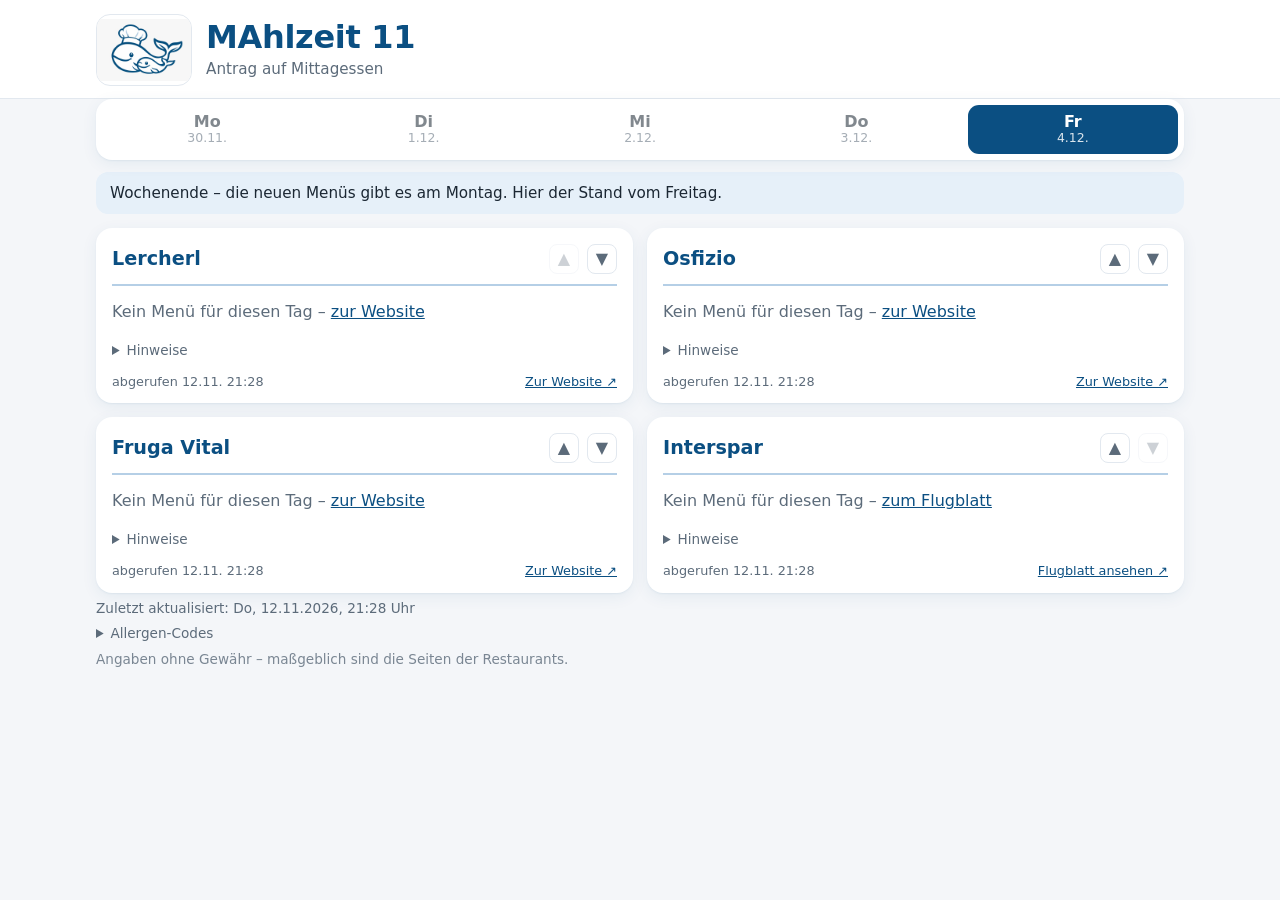
==== site/index.html @ 38a85652 "MAhlzeit 11: Mittagsmenü-Aggregator - Python-Scraper für Lercherl, Osfizio, Fruga Vital und Interspa" ====
<!DOCTYPE html>
<html lang="de-AT">
<head>
  <meta charset="utf-8">
  <meta name="viewport" content="width=device-width, initial-scale=1, viewport-fit=cover">
  <title>MAhlzeit 11 – Antrag auf Mittagessen</title>
  <meta name="description" content="Die Mittagsmenüs von Lercherl, Osfizio, Fruga Vital und Interspar auf einen Blick.">
  <meta name="color-scheme" content="light dark">
  <meta name="theme-color" content="#0B4F82" media="(prefers-color-scheme: light)">
  <meta name="theme-color" content="#0e1a26" media="(prefers-color-scheme: dark)">
  <meta name="referrer" content="no-referrer">
  <link rel="icon" href="favicon.ico" sizes="any">
  <link rel="icon" type="image/png" sizes="32x32" href="img/favicon-32.png">
  <link rel="apple-touch-icon" href="img/apple-touch-icon.png">
  <link rel="manifest" href="manifest.webmanifest">
  <link rel="stylesheet" href="css/style.css">
  <script src="js/app.js" defer></script>
</head>
<body>
  <header class="site-header">
    <div class="wrap header-inner">
      <span class="logo-badge"><img src="img/logo.jpg" alt="" width="480" height="320"></span>
      <div>
        <h1 class="title">MAhlzeit 11</h1>
        <p class="subtitle">Antrag auf Mittagessen</p>
      </div>
    </div>
  </header>

  <main class="wrap">
    <nav class="week-nav" aria-label="Woche" hidden>
      <button type="button" class="week-btn" data-dir="-1" aria-label="Vorige Woche">‹</button>
      <span class="week-label" aria-live="polite"></span>
      <button type="button" class="week-btn" data-dir="1" aria-label="Nächste Woche">›</button>
    </nav>
    <div class="day-tabs" role="tablist" aria-label="Wochentag"></div>
    <p class="hint" role="status" hidden></p>
    <section class="cards" aria-live="polite">
      <p class="loading">Menüs werden geladen …</p>
    </section>
  </main>

  <footer class="site-footer wrap">
    <p class="updated"></p>
    <details class="legend">
      <summary>Allergen-Codes</summary>
      <p>A Gluten · B Krebstiere · C Ei · D Fisch · E Erdnuss · F Soja · G Milch/Laktose ·
        H Schalenfrüchte · L Sellerie · M Senf · N Sesam · O Sulfite · P Lupinen · R Weichtiere</p>
    </details>
    <p class="fineprint">Angaben ohne Gewähr – maßgeblich sind die Seiten der Restaurants.</p>
  </footer>
  <noscript><p class="wrap">Diese Seite braucht JavaScript, um die Menüs anzuzeigen.</p></noscript>
</body>
</html>
---- site/css/style.css ----
/* MAhlzeit 11 – mobile-first, System-Fonts, Farben aus dem Logo */
:root {
  --primary: #0b4f82;
  --primary-strong: #083c63;
  --accent: #b5cfe6;
  --accent-soft: #e6f0f9;
  --bg: #f4f6f9;
  --card: #ffffff;
  --text: #1b2733;
  --muted: #5c6b7a;
  --line: #e2e8ef;
  --warn-bg: #fff6e0;
  --warn-text: #7a5300;
  --veg: #2f7d4f;
  --veg-bg: #e5f4ea;
  --radius: 16px;
  --shadow: 0 1px 2px rgba(11, 79, 130, .06), 0 4px 16px rgba(11, 79, 130, .07);
  --font: system-ui, -apple-system, "Segoe UI", Roboto, "Helvetica Neue", Arial, sans-serif;
}

@media (prefers-color-scheme: dark) {
  :root {
    --primary: #8fbde6;
    --primary-strong: #b5cfe6;
    --accent: #2b4b68;
    --accent-soft: #1a2c3d;
    --bg: #0e1a26;
    --card: #152434;
    --text: #e4edf5;
    --muted: #9aaebf;
    --line: #243a50;
    --warn-bg: #3a2f14;
    --warn-text: #f3d48a;
    --veg: #8fd3a8;
    --veg-bg: #1d3a2a;
    --shadow: 0 1px 2px rgba(0, 0, 0, .3), 0 4px 16px rgba(0, 0, 0, .25);
  }
}

*, *::before, *::after { box-sizing: border-box; }

html { -webkit-text-size-adjust: 100%; }

body {
  margin: 0;
  font-family: var(--font);
  font-size: 1rem;
  line-height: 1.45;
  color: var(--text);
  background: var(--bg);
}

a { color: var(--primary); }
a:hover { color: var(--primary-strong); }
:focus-visible { outline: 3px solid var(--accent); outline-offset: 2px; border-radius: 6px; }

.wrap {
  width: 100%;
  max-width: 1120px;
  margin: 0 auto;
  padding: 0 16px;
}

/* ---------- Header ---------- */
.site-header {
  background: var(--card);
  border-bottom: 1px solid var(--line);
  padding: 14px 0 12px;
  padding-top: max(14px, env(safe-area-inset-top));
}
.header-inner { display: flex; align-items: center; gap: 14px; }
.logo-badge {
  flex: none;
  width: 72px;
  height: 56px;
  border-radius: 14px;
  background: #fff;
  border: 1px solid var(--line);
  display: grid;
  place-items: center;
  overflow: hidden;
}
.logo-badge img { width: 100%; height: auto; display: block; }
.title {
  margin: 0;
  font-size: 1.6rem;
  line-height: 1.1;
  letter-spacing: -.01em;
  color: var(--primary);
  font-weight: 800;
}
.subtitle { margin: 2px 0 0; color: var(--muted); font-size: .95rem; }

/* ---------- Woche + Tabs ---------- */
main { padding-top: 16px; padding-bottom: 24px; }

.week-nav {
  display: flex;
  align-items: center;
  justify-content: center;
  gap: 8px;
  margin-bottom: 10px;
}
.week-nav[hidden] { display: none; }
.week-label { font-weight: 600; color: var(--muted); min-width: 12ch; text-align: center; }
.week-btn {
  font: inherit;
  font-size: 1.3rem;
  line-height: 1;
  width: 36px;
  height: 36px;
  border-radius: 50%;
  border: 1px solid var(--line);
  background: var(--card);
  color: var(--primary);
  cursor: pointer;
}
.week-btn:disabled { opacity: .35; cursor: default; }

.day-tabs {
  display: grid;
  grid-template-columns: repeat(5, 1fr);
  gap: 6px;
  background: var(--card);
  padding: 6px;
  border-radius: var(--radius);
  box-shadow: var(--shadow);
  position: sticky;
  top: 8px;
  z-index: 5;
}
.day-tab {
  font: inherit;
  border: 0;
  border-radius: 11px;
  padding: 8px 4px;
  background: transparent;
  color: var(--text);
  cursor: pointer;
  display: flex;
  flex-direction: column;
  align-items: center;
  line-height: 1.15;
}
.day-tab .wd { font-weight: 700; }
.day-tab .dt { font-size: .78rem; color: var(--muted); }
.day-tab:hover { background: var(--accent-soft); }
.day-tab.no-data:not([aria-selected="true"]) { opacity: .55; }
.day-tab[aria-selected="true"] { background: var(--primary); color: #fff; }
.day-tab[aria-selected="true"] .dt { color: rgba(255, 255, 255, .85); }
@media (prefers-color-scheme: dark) {
  .day-tab[aria-selected="true"] { color: #0e1a26; }
  .day-tab[aria-selected="true"] .dt { color: rgba(14, 26, 38, .8); }
}
.day-tab.is-today .wd::after {
  content: "";
  display: inline-block;
  width: 6px;
  height: 6px;
  margin-left: 4px;
  vertical-align: middle;
  border-radius: 50%;
  background: currentColor;
  opacity: .7;
}

.hint {
  margin: 12px 0 0;
  padding: 10px 14px;
  border-radius: 12px;
  background: var(--accent-soft);
  color: var(--text);
  font-size: .95rem;
}

/* ---------- Karten ---------- */
.cards {
  display: grid;
  grid-template-columns: 1fr;
  gap: 14px;
  margin-top: 14px;
}
@media (min-width: 720px) { .cards { grid-template-columns: repeat(2, 1fr); } }

.loading, .error-box { color: var(--muted); text-align: center; padding: 24px 0; }

.card {
  background: var(--card);
  border-radius: var(--radius);
  box-shadow: var(--shadow);
  padding: 16px 16px 12px;
  display: flex;
  flex-direction: column;
  min-width: 0;
}
.card-head {
  display: flex;
  align-items: center;
  gap: 8px;
  padding-bottom: 10px;
  border-bottom: 2px solid var(--accent);
}
.card-title { margin: 0; font-size: 1.2rem; color: var(--primary); flex: 1; min-width: 0; }
.card-title a { color: inherit; text-decoration: none; }
.card-title a:hover { text-decoration: underline; }

.move-btn {
  font: inherit;
  width: 30px;
  height: 30px;
  border-radius: 8px;
  border: 1px solid var(--line);
  background: transparent;
  color: var(--muted);
  cursor: pointer;
  line-height: 1;
}
.move-btn:hover:not(:disabled) { background: var(--accent-soft); color: var(--primary); }
.move-btn:disabled { opacity: .3; cursor: default; }

.stale {
  margin: 10px 0 0;
  padding: 6px 10px;
  border-radius: 8px;
  background: var(--warn-bg);
  color: var(--warn-text);
  font-size: .82rem;
}

.items { list-style: none; margin: 0; padding: 0; }
.item {
  display: grid;
  grid-template-columns: 1fr auto;
  gap: 2px 12px;
  padding: 12px 0;
  border-bottom: 1px solid var(--line);
}
.item:last-child { border-bottom: 0; }
.item-label {
  grid-column: 1 / -1;
  font-size: .72rem;
  font-weight: 700;
  letter-spacing: .04em;
  text-transform: uppercase;
  color: var(--muted);
}
.item-name { font-weight: 600; overflow-wrap: anywhere; }
.item-price { font-weight: 700; color: var(--primary); white-space: nowrap; font-variant-numeric: tabular-nums; }
.item-meta { grid-column: 1 / -1; font-size: .85rem; color: var(--muted); }
.item-allergens { font-size: .75rem; color: var(--muted); opacity: .85; }
.badge {
  display: inline-block;
  margin-left: 6px;
  padding: 1px 7px;
  border-radius: 999px;
  font-size: .7rem;
  font-weight: 700;
  vertical-align: 2px;
  background: var(--veg-bg);
  color: var(--veg);
}

.empty { margin: 14px 0 6px; color: var(--muted); }
.flyer { display: block; margin-top: 10px; }
.flyer img {
  width: 100%;
  max-height: 340px;
  object-fit: contain;
  background: #fff;
  border-radius: 10px;
  border: 1px solid var(--line);
}

.notes { margin-top: 8px; font-size: .85rem; color: var(--muted); }
.notes summary { cursor: pointer; padding: 4px 0; }
.notes ul { margin: 4px 0 0; padding-left: 18px; }

.card-foot {
  margin-top: auto;
  padding-top: 8px;
  font-size: .8rem;
  color: var(--muted);
  display: flex;
  justify-content: space-between;
  gap: 8px;
  flex-wrap: wrap;
}

/* ---------- Footer ---------- */
.site-footer { padding-bottom: max(24px, env(safe-area-inset-bottom)); color: var(--muted); font-size: .85rem; }
.site-footer p { margin: 6px 0; }
.legend summary { cursor: pointer; }
.fineprint { opacity: .8; }

@media (min-width: 720px) {
  .title { font-size: 2rem; }
  .logo-badge { width: 96px; height: 72px; }
}

@media (prefers-reduced-motion: no-preference) {
  .day-tab, .move-btn, .week-btn { transition: background-color .15s, color .15s; }
}
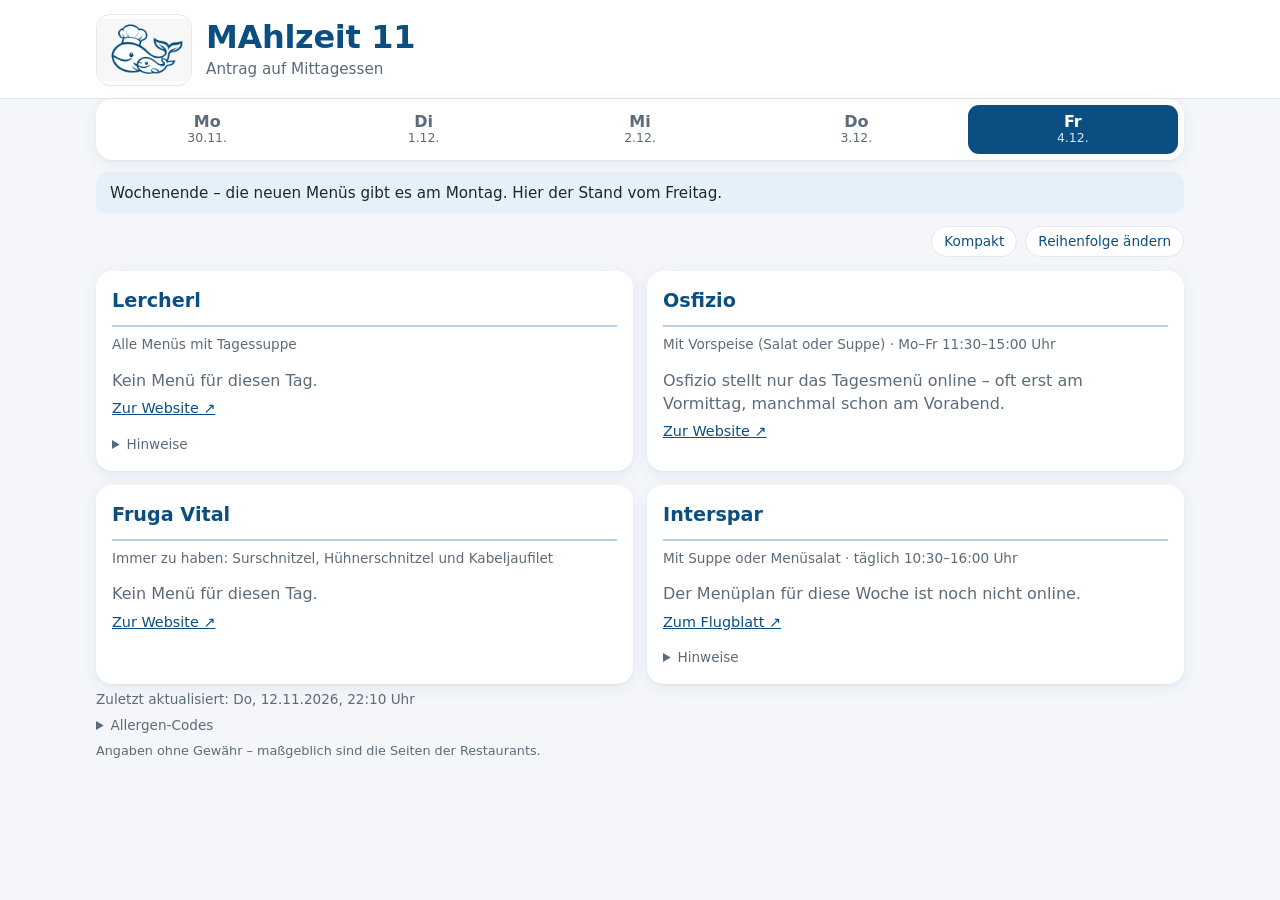
==== commit cde8b6ad: "UI/UX überarbeitet: ruhigere Karten, bessere Leerzustände - Generische Labels ("Menü 1", "Gericht 2"" ====
--- a/site/index.html
+++ b/site/index.html
@@ -35,6 +35,10 @@
     </nav>
     <div class="day-tabs" role="tablist" aria-label="Wochentag"></div>
     <p class="hint" role="status" hidden></p>
+    <div class="toolbar">
+      <button type="button" class="tool-btn" data-action="compact" aria-pressed="false">Kompakt</button>
+      <button type="button" class="tool-btn" data-action="reorder" aria-pressed="false">Reihenfolge ändern</button>
+    </div>
     <section class="cards" aria-live="polite">
       <p class="loading">Menüs werden geladen …</p>
     </section>
--- a/site/css/style.css
+++ b/site/css/style.css
@@ -145,7 +145,7 @@
 .day-tab .wd { font-weight: 700; }
 .day-tab .dt { font-size: .78rem; color: var(--muted); }
 .day-tab:hover { background: var(--accent-soft); }
-.day-tab.no-data:not([aria-selected="true"]) { opacity: .55; }
+.day-tab.no-data:not([aria-selected="true"]) .wd { color: var(--muted); font-weight: 600; }
 .day-tab[aria-selected="true"] { background: var(--primary); color: #fff; }
 .day-tab[aria-selected="true"] .dt { color: rgba(255, 255, 255, .85); }
 @media (prefers-color-scheme: dark) {
@@ -173,6 +173,42 @@
   font-size: .95rem;
 }
 
+/* ---------- Werkzeugleiste ---------- */
+.toolbar {
+  display: flex;
+  justify-content: flex-end;
+  gap: 8px;
+  margin-top: 12px;
+}
+.tool-btn {
+  font: inherit;
+  font-size: .85rem;
+  padding: 5px 12px;
+  border-radius: 999px;
+  border: 1px solid var(--line);
+  background: var(--card);
+  color: var(--primary);
+  cursor: pointer;
+}
+.tool-btn:hover { background: var(--accent-soft); }
+.tool-btn[aria-pressed="true"] { background: var(--primary); border-color: var(--primary); color: #fff; }
+@media (prefers-color-scheme: dark) {
+  .tool-btn[aria-pressed="true"] { color: #0e1a26; }
+}
+.tool-btn[hidden] { display: none; }
+
+/* Kompakt: nur Gericht + Preis */
+.compact .item-meta,
+.compact .item-allergens,
+.compact .notes,
+.compact .card-foot { display: none; }
+.compact .item { padding: 8px 0; }
+.compact .card { padding-bottom: 6px; }
+
+/* Reihenfolge ändern: Karten auf die Kopfzeile reduziert */
+.card.is-reordering { padding-bottom: 16px; border: 2px dashed var(--accent); }
+.card.is-reordering .card-head { padding-bottom: 0; border-bottom: 0; }
+
 /* ---------- Karten ---------- */
 .cards {
   display: grid;
@@ -203,6 +239,7 @@
 .card-title { margin: 0; font-size: 1.2rem; color: var(--primary); flex: 1; min-width: 0; }
 .card-title a { color: inherit; text-decoration: none; }
 .card-title a:hover { text-decoration: underline; }
+.card-sub { margin: 8px 0 0; font-size: .85rem; color: var(--muted); }
 
 .move-btn {
   font: inherit;
@@ -247,7 +284,7 @@
 .item-name { font-weight: 600; overflow-wrap: anywhere; }
 .item-price { font-weight: 700; color: var(--primary); white-space: nowrap; font-variant-numeric: tabular-nums; }
 .item-meta { grid-column: 1 / -1; font-size: .85rem; color: var(--muted); }
-.item-allergens { font-size: .75rem; color: var(--muted); opacity: .85; }
+.item-allergens { font-size: .75rem; color: var(--muted); }
 .badge {
   display: inline-block;
   margin-left: 6px;
@@ -260,7 +297,9 @@
   color: var(--veg);
 }
 
-.empty { margin: 14px 0 6px; color: var(--muted); }
+.empty { padding: 14px 0 4px; }
+.empty-text { margin: 0; color: var(--muted); }
+.empty-link { margin: 6px 0 0; font-size: .9rem; }
 .flyer { display: block; margin-top: 10px; }
 .flyer img {
   width: 100%;
@@ -278,19 +317,16 @@
 .card-foot {
   margin-top: auto;
   padding-top: 8px;
-  font-size: .8rem;
-  color: var(--muted);
-  display: flex;
-  justify-content: space-between;
-  gap: 8px;
-  flex-wrap: wrap;
+  font-size: .85rem;
+  display: flex;
+  justify-content: flex-end;
 }
 
 /* ---------- Footer ---------- */
 .site-footer { padding-bottom: max(24px, env(safe-area-inset-bottom)); color: var(--muted); font-size: .85rem; }
 .site-footer p { margin: 6px 0; }
 .legend summary { cursor: pointer; }
-.fineprint { opacity: .8; }
+.fineprint { font-size: .8rem; }
 
 @media (min-width: 720px) {
   .title { font-size: 2rem; }
